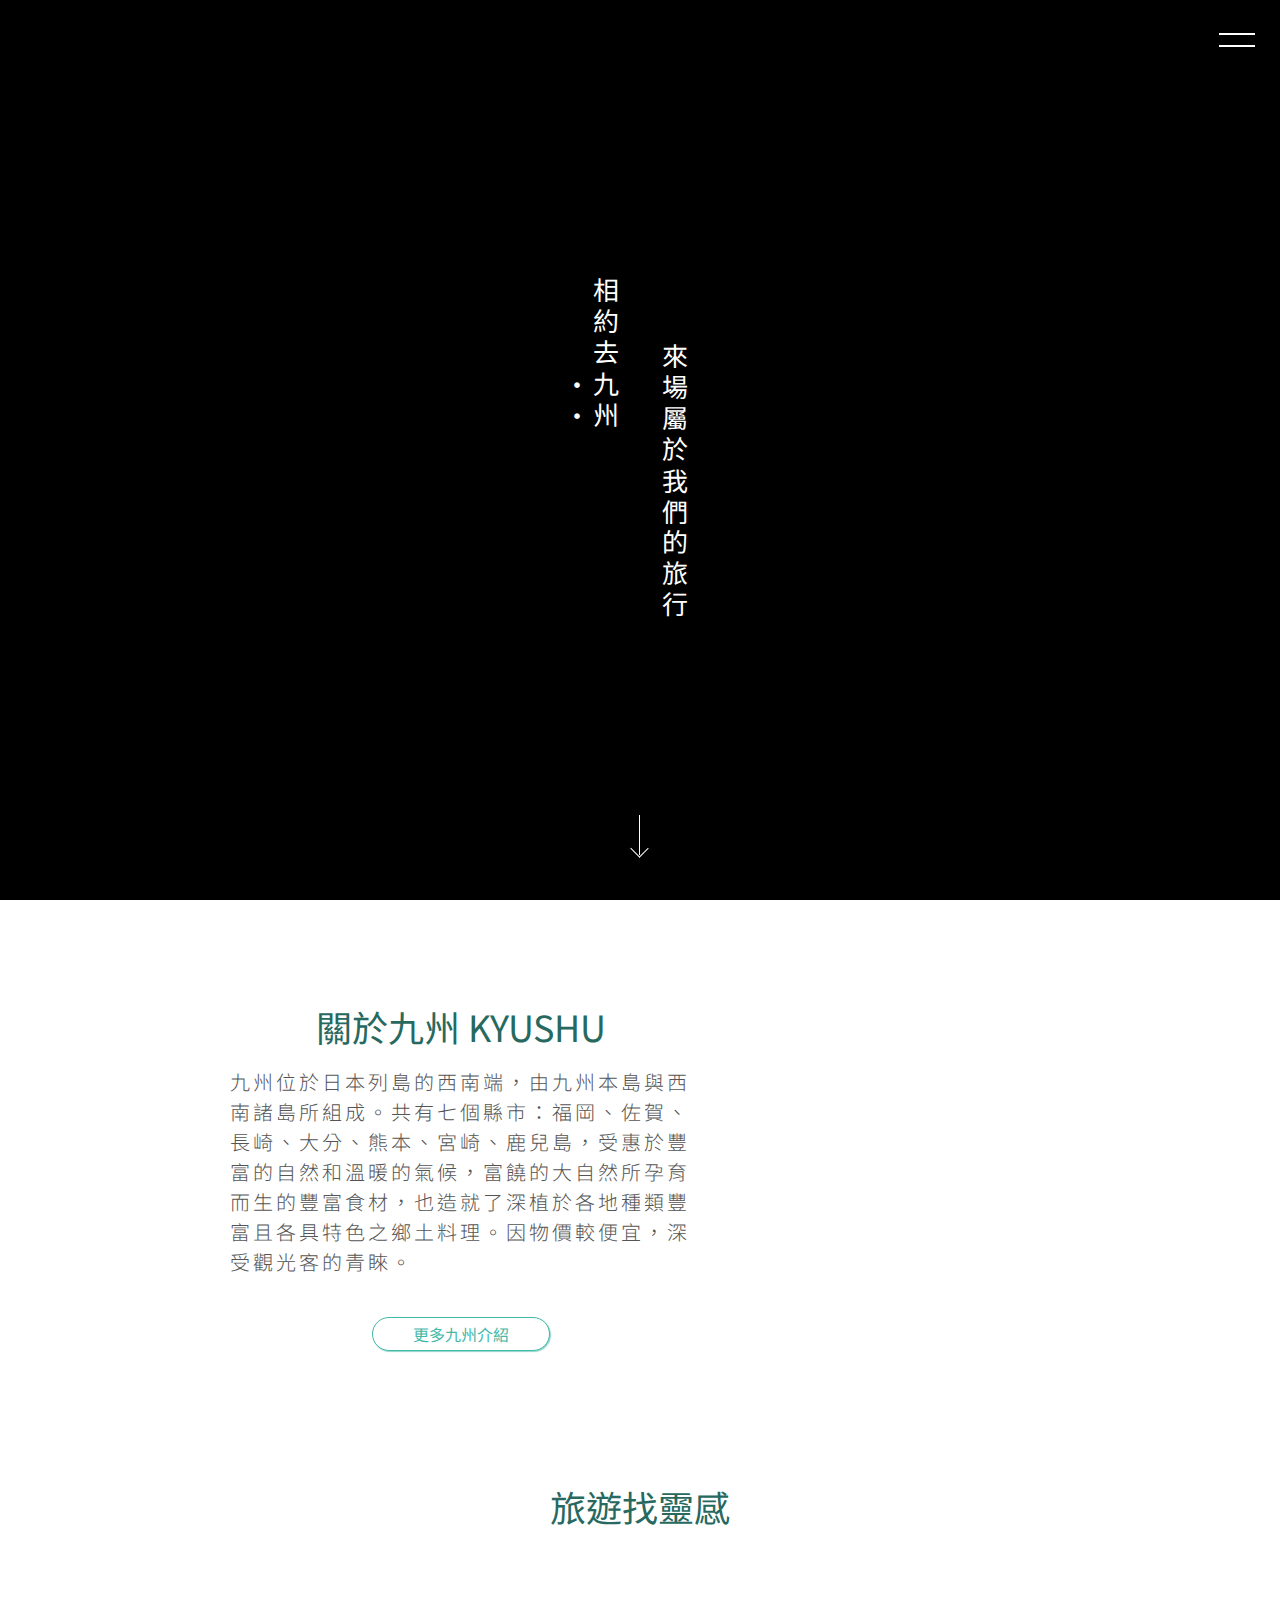
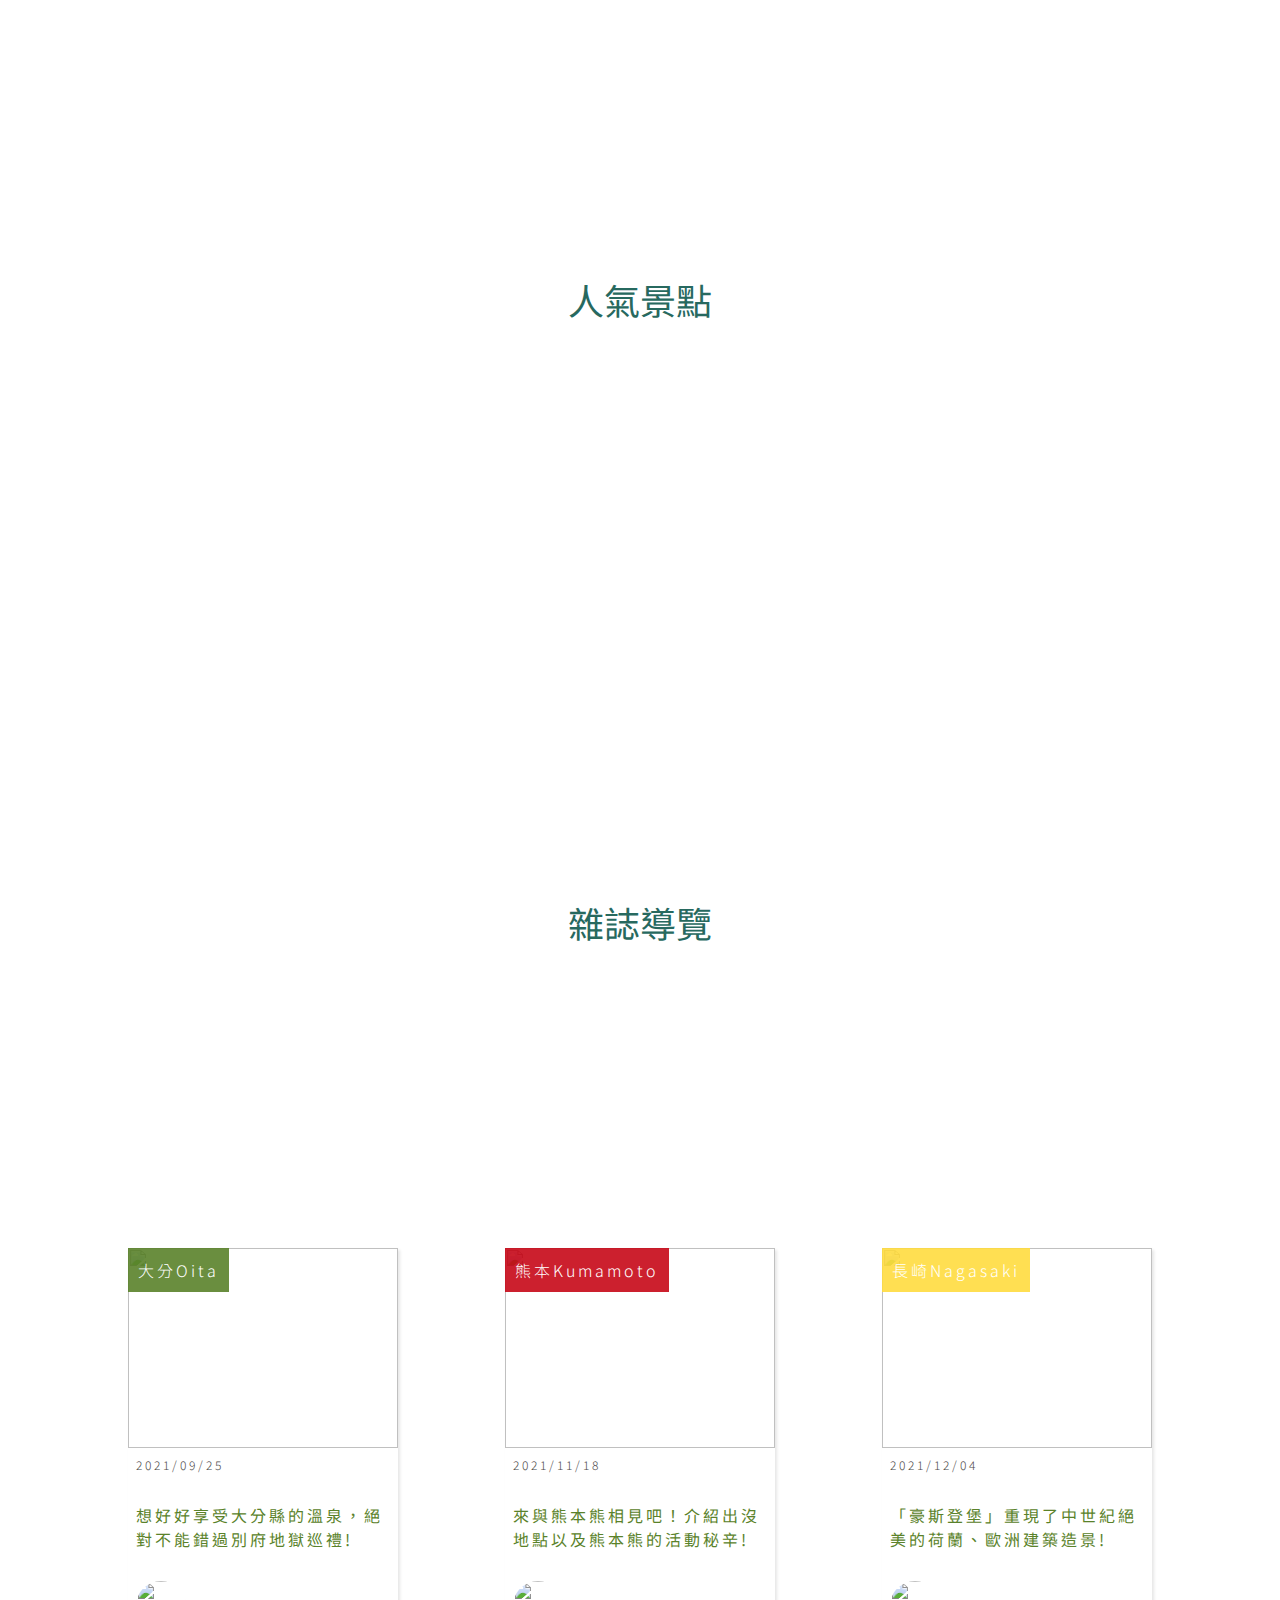
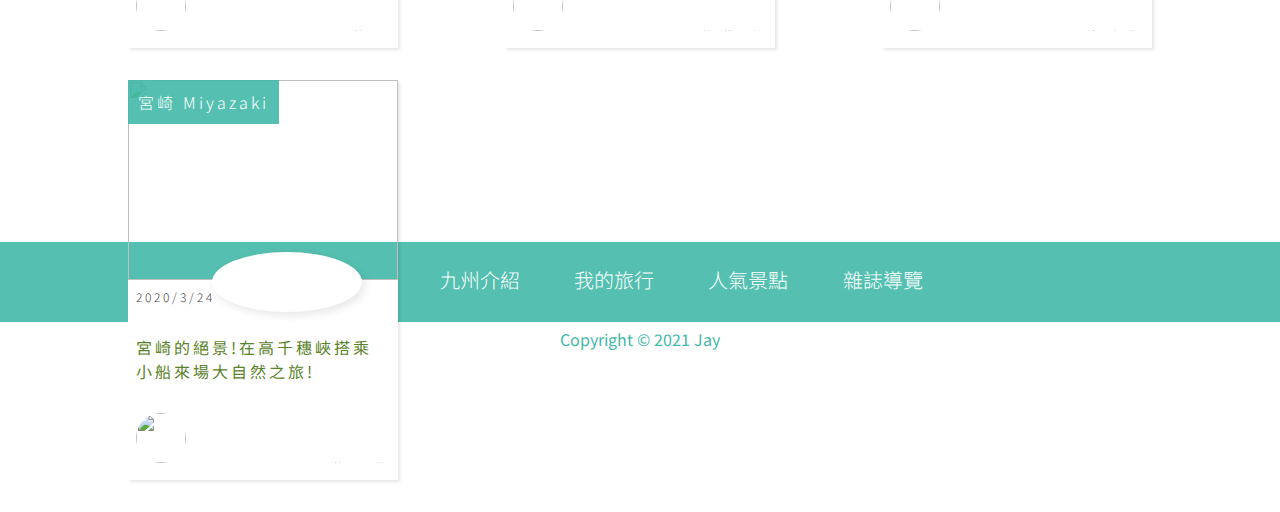
==== index.html @ 67137bb0 "ok" ====
<!DOCTYPE html>
<html lang="en">
<head>
  <meta charset="UTF-8">
  <meta http-equiv="X-UA-Compatible" content="IE=edge">
  <meta name="viewport" content="width=device-width, initial-scale=1.0, maximum-scale=1.0, user-scalable=0, shrink-to-fit=no">
  <title>九州旅行</title>
	<link rel="stylesheet" href="https://use.fontawesome.com/releases/v5.7.2/css/all.css" integrity="sha384-fnmOCqbTlWIlj8LyTjo7mOUStjsKC4pOpQbqyi7RrhN7udi9RwhKkMHpvLbHG9Sr" crossorigin="anonymous">
	<link rel="stylesheet" href="./CSS/index.css">
	<script src="./JS/jquery.min.js"></script>
</head>
<body>
<header>
	<button class="nav_btn">
		<span></span>
	</button>
	<nav>
		<div class="logo">
			<a href="index.html">
				<img src="./img/kyushu/logo/logo.png" alt="">
			</a>
		</div>
		<ul class="guide">
				<li><a href="./introduce.html">九州介紹</a></li>
				<li><a href="./mytravel.html">我的旅行</a></li>
				<li><a href="./popular.html">人氣景點</a></li>
				<li><a href="./magazine.html">雜誌導覽</a></li>
			</div>
		</ul>
		<ul class="social">
			<li>
				<a href="javascript:;">
					<i class="fab fa-instagram"></i>
				</a>
			</li>
			<li>
				<a href="javascript:;">
					<i class="fab fa-facebook-square"></i>
				</a>
			</li>
			<li>
				<a href="javascript:;">
					<i class="fab fa-twitter-square"></i>
				</a>
			</li>
		</ul>
	</nav>
	<button class="toTop"></button>
</header>
<div class="banner">
	<div class="banner_photo">
		<img src="./img/kyushu/banner/banner-image-1.jpg" alt="">
		<img src="./img/kyushu/banner/banner-image-2.jpg" alt="">
		<img src="./img/kyushu/banner/banner-image-3.jpg" alt="">
		<img src="./img/kyushu/banner/banner-image-4.jpg" alt="">
		<img src="./img/kyushu/banner/banner-image-5.jpg" alt="">
	</div>
	<div class="logo_position">
		<h1>相約去九州</h1>
		<h1>來場屬於我們的旅行</h1>
	</div>
	<div class="banner_scroll">
		<span class="scroll_btn"></span>
	</div>
</div>
<main>
	<article class="kyushu_introduce">
		<!-- <img src="/img/main/decoration-1.png" alt=""> -->
		<div class="introduce_text">
			<h1>關於九州 KYUSHU</h1>
			<p>九州位於日本列島的西南端，由九州本島與西南諸島所組成。共有七個縣市：福岡、佐賀、長崎、大分、熊本、宮崎、鹿兒島，受惠於豐富的自然和溫暖的氣候，富饒的大自然所孕育而生的豐富食材，也造就了深植於各地種類豐富且各具特色之鄉土料理。因物價較便宜，深受觀光客的青睞。</p>
			<form action="./introduce.html">
				<button type="submit" class="common_btn">更多九州介紹</button>
			</form>
		</div>
		<div class="kyushu-map">  
			<a class="fukuoka-plus1 cp_fk"></a>
			<a class="fukuoka-plus2 cp_fk"></a>
			<a class="fukuoka-plus3 cp_fk"></a>
			<a class="fukuoka cp_fk">福岡</a>
			<img class="fukuoka" src="./img/kyushu/main/kyushuMap-fukuoka-1.png" alt="fukuoka">
			<img class="fukuoka color" src="./img/kyushu/main/kyushuMap-fukuoka-2.png" alt="fukuoka">
			
			<a class="oita-plus1 cp_ot"></a>
			<a class="oita-plus2 cp_ot"></a>
			<a class="oita-plus3 cp_ot"></a>
			<a class="oita cp_ot">大分</a>
			<img class="oita" src="./img/kyushu/main/kyushuMap-oita-1.png" alt="oita">
			<img class="oita color" src="./img/kyushu/main/kyushuMap-oita-2.png" alt="oita">

			<a class="saga-plus1 cp_sg"></a>
			<a class="saga-plus2 cp_sg"></a>
			<a class="saga-plus3 cp_sg"></a>
			<a class="saga cp_sg">佐賀</a>
			<img class="saga" src="./img/kyushu/main/kyushuMap-saga-1.png" alt="saga">
			<img class="saga color" src="./img/kyushu/main/kyushuMap-saga-2.png" alt="saga">

			<a class="nagasaki-plus1 cp_ng"></a>
			<a class="nagasaki cp_ng">長崎</a>
			<img class="nagasaki" src="./img/kyushu/main/kyushuMap-nagasaki-1.png" alt="nagasaki">
			<img class="nagasaki color" src="./img/kyushu/main/kyushuMap-nagasaki-2.png" alt="nagasaki">
			<a class="kumamoto-plus1 cp_km"></a>
			<a class="kumamoto-plus2 cp_km"></a>
			<a class="kumamoto-plus3 cp_km"></a>
			<a class="kumamoto-plus4 cp_km"></a>                
			<a class="kumamoto cp_km">熊本</a>
			<img class="kumamoto" src="./img/kyushu/main/kyushuMap-kumamoto-1.png" alt="kumamoto">
			<img class="kumamoto color" src="./img/kyushu/main/kyushuMap-kumamoto-2.png" alt="kumamoto">

			<a class="miyazaki-plus1 cp_mz"></a>                
			<a class="miyazaki-plus2 cp_mz"></a>                
			<a class="miyazaki cp_mz">宮崎</a>
			<img class="miyazaki" src="./img/kyushu/main/kyushuMap-miyazaki-1.png" alt="miyazaki">
			<img class="miyazaki color" src="./img/kyushu/main/kyushuMap-miyazaki-2.png" alt="miyazaki">

			<a class="kagoshima-plus1 cp_kg"></a>                
			<a class="kagoshima-plus2 cp_kg"></a>                
			<a class="kagoshima cp_kg">鹿兒島</a>
			<img class="kagoshima" src="./img/kyushu/main/kyushuMap-kagoshima-1.png" alt="kagoshima">
			<img class="kagoshima color" src="./img/kyushu/main/kyushuMap-kagoshima-2.png" alt="kagoshima">
			<!-- <div class="kanban">
				<p>選擇地區</p>
				<img src="/img/kyushu/main/wood_kanban.png" alt="">
			</div> -->
	</article>
	<article class="my_travel">
		<div class="my_travel_contain">
			<h1>旅遊找靈感</h1>
			<ul>
				<li>
					<a href="./mytravel.html">
						<div>
							<img src="./img/kyushu/main/my_travel_1.png" alt="">
							<h3>一人旅行</h3>
						</div>
						<p>一人才能體會的旅行真諦</p>
					</a>
				</li>
				<li>
					<a href="./mytravel.html">
						<div>
							<img src="./img/kyushu/main/my_travel_2.png" alt="">
							<h3>商務休閒</h3>
						</div>
						<p>出差搖身一變成休閒旅行</p>
					</a>
				</li>
				<li>
					<a href="./mytravel.html">
						<div>
							<img src="./img/kyushu/main/my_travel_3.png" alt="">
							<h3>家人</h3>
						</div>
						<p>大人小孩都回味無窮的旅行</p>
					</a>
				</li>
				<li>
					<a href="./mytravel.html">
						<div>
							<img src="./img/kyushu/main/my_travel_4.png" alt="">
							<h3>團體</h3>
						</div>
						<p>和好友一起創造難忘的回憶</p>
					</a>
				</li>
			</ul>
		</div>
	</article>
	<article class="travel_introduce">
		<h1>人氣景點</h1>
		<div class="travel_contain">
			<a href="javascript:;" class="introduce_btn_left"></a>
			<a href="javascript:;" class="introduce_btn_right"></a>
			<div class="travel_img">
				<img id="travel_img_change" src="./img/kyushu/main/Kyushu-introduce-1.jpg" alt="">
				<div class="travel_label">
					<h2 class="county_name">大分縣</h2>
				</div>
			</div>
			<div class="travel_text">
				<h2 id="travel_text_title">湯布院</h2>
				<p id="travel_text_content">大分縣最有人氣的觀光景點就屬「湯布院」，很多旅客來過一次就會愛上而不斷再訪，由布院的絕美自然景色「由布岳」與「金鱗湖」美得讓人醉心，來由布院除了可以入住溫泉旅館享受泡湯樂趣外，觀光景點附近便是美食餐廳與伴手禮店林立的逛街大道，豐後牛、蕎麥麵、漢堡排道可樂餅、布丁甜點等由布院必吃美食都很可口，縱使入住兩天一夜也不無聊。</p>
				<form action="./popular.html">
					<button type="submit" class="common_btn">more</button>
				</form>
			</div>
		</div>
	</article>
	<article class="magazine_introduce">
		<h1>雜誌導覽</h1>
		<div class="magazine_contain">
			<div class="magazine_item" style="cursor:pointer;" onclick="location.href=
			'/HTML/magazine.html';">
				<div class="magazine_item_img">
					<div class="magazine_location">
						<i class="fas fa-location-arrow"></i> 大分Oita
					</div>
					<img src="./img/kyushu/main/magazine-view-1.png" alt="">
				</div>
				<div class="magazine_item_text">
					<p>2021/09/25</p>
					<h3>想好好享受大分縣的溫泉，絕對不能錯過別府地獄巡禮!</h3>
					<div>
						<img src="./img/kyushu/main/magazine-person-1.png" alt="">
						<div>
							<a href="./magazine.html">#溫泉</a>
							<a href="./magazine.html">#體驗</a>
							<a href="./magazine.html">#奇景</a>
						</div>
					</div>
				</div>
			</div>
			<div class="magazine_item kumamoto" style="cursor:pointer;" onclick="location.href=
			'/HTML/magazine.html';">
				<div class="magazine_item_img">
					<div class="magazine_location kumamoto">
						<i class="fas fa-location-arrow"></i>熊本Kumamoto
					</div>
					<img src="./img/kyushu/main/magazine-view-2.png" alt="">
				</div>
				<div class="magazine_item_text">
					<p>2021/11/18</p>
					<h3>來與熊本熊相見吧！介紹出沒地點以及熊本熊的活動秘辛!</h3>
					<div>
						<img src="./img/kyushu/main/magazine-person-2.png" alt="">
						<div>
							<a href="./magazine.html">#吉祥物</a>
							<a href="./magazine.html">#地方特色</a>
							<a href="./magazine.html">#逛街</a>
						</div>
					</div>
				</div>
			</div>
			<div class="magazine_item nagasaki" style="cursor:pointer;" onclick="location.href=
			'/HTML/magazine.html';">
				<div class="magazine_item_img">
					<div class="magazine_location nagasaki">
						<i class="fas fa-location-arrow"></i> 長崎Nagasaki
					</div>
					<img src="./img/kyushu/main/magazine-view-3.png" alt="">
				</div>
				<div class="magazine_item_text">
					<p>2021/12/04</p>
					<h3>「豪斯登堡」重現了中世紀絕美的荷蘭、歐洲建築造景!</h3>
					<div>
						<img src="./img/kyushu/main/magazine-person-3.jpg" alt="">
						<div>
							<a href="./magazine.html">#歷史</a>
							<a href="./magazine.html">#度假</a>
							<a href="./magazine.html">#文化</a>
						</div>
					</div>
				</div>
			</div>
			<div class="magazine_item miyazaki">
				<div class="magazine_item_img">
					<div class="magazine_location miyazaki">
						<i class="fas fa-location-arrow"></i> 宮崎 Miyazaki
					</div>
					<img src="./img/magazine/magazine-view-7.jpg" alt="">
				</div>
				<div class="magazine_item_text">
					<p>2020/3/24</p>
					<h3> 宮崎的絕景!在高千穗峽搭乘小船來場大自然之旅!</h3>
					<div>
						<img src="./img/magazine/magazine-person-7.jpg" alt="">
						<div>
							<a href="javascript:;">#體驗</a>
							<a href="javascript:;">#自然</a>
							<a href="javascript:;">#運動</a>
						</div>
					</div>
				</div>
			</div>
		</div>
	</article>
</main>

<footer>
	<div class="footer_container">
		<div class="footer_logo">
			<div class="logo">
				<a href="./index.html">
					<img src="./img/kyushu/logo/logo.png" alt="">
				</a>
			</div>
		</div>
		<ul class="footer_txt">
			<li><a href="./introduce.html">九州介紹</a></li>
			<li><a href="./mytravel.html">我的旅行</a></li>
			<li><a href="./popular.html">人氣景點</a></li>
			<li><a href="./magazine.html">雜誌導覽</a></li>
		</ul>
		<ul class="footer_photo">
			<li>
				<a href="javascript:;">
					<i class="fab fa-instagram"></i>
				</a>
			</li>
			<li>
				<a href="javascript:;">
					<i class="fab fa-facebook-square"></i>
				</a>
			</li>
			<li>
				<a href="javascript:;">
					<i class="fab fa-twitter-square"></i>
				</a>
			</li>
		</ul>
	</div>
	<p>Copyright &copy; 2021 Jay</p>
</footer>

<div class="footerPage"></div>
<script src="./JS/index.js"></script>
</body>
</html>
---- CSS/index.css ----
@charset "UTF-8";
@import url("https://fonts.googleapis.com/css2?family=Noto+Sans+TC:wght@300;400;500;700;900&display=swap");
@import url("https://fonts.googleapis.com/css2?family=Zen+Old+Mincho&display=swap");
* {
  padding: 0;
  margin: 0;
  font-family: 'Noto Sans TC', sans-serif;
  -webkit-box-sizing: border-box;
          box-sizing: border-box;
}

html, body {
  width: 100%;
}

header > .nav_btn {
  height: 60px;
  width: 60px;
  position: fixed;
  top: 1%;
  right: 1%;
  background-color: transparent;
  border: none;
  z-index: 999;
}

@media (max-width: 1025px) {
  header > .nav_btn {
    height: 40px;
    width: 40px;
  }
}

header > .nav_btn > span {
  position: relative;
  height: 100%;
  width: 60%;
  margin: 0 auto;
  display: block;
  cursor: pointer;
}

header > .nav_btn > span:before {
  content: "";
  display: block;
  -webkit-transition: all .6s;
  -o-transition: all .6s;
  transition: all .6s;
  position: absolute;
  width: 100%;
  height: 2px;
  background-color: #fff;
  left: 0;
  top: 40%;
}

header > .nav_btn > span::after {
  content: "";
  display: block;
  -webkit-transition: all .4s;
  -o-transition: all .4s;
  transition: all .4s;
  position: absolute;
  width: 100%;
  height: 2px;
  background-color: #fff;
  left: 0;
  top: 60%;
}

header > .nav_btn.nav_action > span::before {
  background-color: #43B9A8;
  -webkit-transform: rotate(45deg);
      -ms-transform: rotate(45deg);
          transform: rotate(45deg);
  top: 50%;
}

header > .nav_btn.nav_action > span::after {
  background-color: #43B9A8;
  -webkit-transform: rotate(135deg);
      -ms-transform: rotate(135deg);
          transform: rotate(135deg);
  top: 50%;
}

header > .nav_btn.nav_green > span::before {
  background-color: #43B9A8;
}

header > .nav_btn.nav_green > span::after {
  background-color: #43B9A8;
}

header > nav {
  display: -webkit-box;
  display: -webkit-flex;
  display: -ms-flexbox;
  display: flex;
  -webkit-box-orient: vertical;
  -webkit-box-direction: normal;
  -webkit-flex-direction: column;
      -ms-flex-direction: column;
          flex-direction: column;
  -webkit-justify-content: space-around;
      -ms-flex-pack: distribute;
          justify-content: space-around;
  -webkit-box-align: center;
  -webkit-align-items: center;
      -ms-flex-align: center;
          align-items: center;
  height: 100vh;
  width: 20vw;
  position: fixed;
  right: 0;
  top: 0;
  z-index: 998;
  background-color: #fff;
  padding: 3rem 0;
  -webkit-transform: translateX(100vw);
      -ms-transform: translateX(100vw);
          transform: translateX(100vw);
  -webkit-transition: -webkit-transform .5s;
  transition: -webkit-transform .5s;
  -o-transition: transform .5s;
  transition: transform .5s;
  transition: transform .5s, -webkit-transform .5s;
}

@media (max-width: 1025px) {
  header > nav {
    width: 200px;
  }
}

@media (max-width: 376px) {
  header > nav {
    width: 100%;
  }
}

header > nav.nav_open {
  -webkit-transform: translateX(0);
      -ms-transform: translateX(0);
          transform: translateX(0);
}

header > nav > .logo > a > img {
  width: 150px;
}

@media (max-width: 1025px) {
  header > nav > .logo > a > img {
    width: 130px;
  }
}

header > nav > ul.guide {
  list-style: none;
}

header > nav > ul.guide > li {
  display: -webkit-box;
  display: -webkit-flex;
  display: -ms-flexbox;
  display: flex;
  padding: .8rem;
}

header > nav > ul.guide > li > a {
  display: block;
  width: 100%;
  text-decoration: none;
  font-size: 26px;
  color: #43B9A8;
  padding: .3rem 0;
  position: relative;
}

@media (max-width: 1025px) {
  header > nav > ul.guide > li > a {
    font-size: 24px;
  }
}

header > nav > ul.guide > li > a::after {
  content: "";
  position: absolute;
  bottom: 0;
  border-bottom: 1px solid #43B9A8;
  left: 50%;
  right: 50%;
  -webkit-transition: all .2s;
  -o-transition: all .2s;
  transition: all .2s;
}

header > nav > ul.guide > li > a:hover::after {
  left: 0;
  right: 0;
}

header > nav > ul.social {
  list-style: none;
  display: -webkit-box;
  display: -webkit-flex;
  display: -ms-flexbox;
  display: flex;
  -webkit-box-pack: center;
  -webkit-justify-content: center;
      -ms-flex-pack: center;
          justify-content: center;
}

header > nav > ul.social > li > a {
  display: block;
  color: #43B9A8;
  font-size: 1.5rem;
  margin: 0 .8rem;
  -webkit-transition: -webkit-transform .3s;
  transition: -webkit-transform .3s;
  -o-transition: transform .3s;
  transition: transform .3s;
  transition: transform .3s, -webkit-transform .3s;
}

header > nav > ul.social > li > a:hover {
  -webkit-transform: translateY(-5px);
      -ms-transform: translateY(-5px);
          transform: translateY(-5px);
}

header button.toTop {
  opacity: 0;
  position: absolute;
  cursor: pointer;
  -webkit-transition: opacity .4s;
  -o-transition: opacity .4s;
  transition: opacity .4s;
}

header button.toTop.toTopBtn {
  opacity: 1;
  height: 20px;
  width: 20px;
  position: fixed;
  bottom: 5%;
  right: 2%;
  z-index: 999;
  background-color: transparent;
  border: none;
  border-top: 2px solid #43B9A8;
  border-right: 2px solid #43B9A8;
  -webkit-transform: rotate(-45deg);
      -ms-transform: rotate(-45deg);
          transform: rotate(-45deg);
}

.banner {
  height: 100vh;
  position: relative;
}

.banner > .banner_photo {
  width: 100%;
  height: 100%;
  position: relative;
  overflow: hidden;
  background-color: #000;
}

.banner > .banner_photo > img {
  width: 100%;
  height: 100%;
  -o-object-fit: cover;
     object-fit: cover;
  position: absolute;
  left: 0;
  right: 0;
  opacity: 0;
  -webkit-animation: photoGo  50s linear infinite;
          animation: photoGo  50s linear infinite;
  -webkit-transform: scale(1.1);
      -ms-transform: scale(1.1);
          transform: scale(1.1);
}

.banner > .banner_photo > img:nth-child(1) {
  -webkit-animation-delay: 0s;
          animation-delay: 0s;
}

.banner > .banner_photo > img:nth-child(2) {
  -webkit-animation-delay: 10s;
          animation-delay: 10s;
}

.banner > .banner_photo > img:nth-child(3) {
  -webkit-animation-delay: 20s;
          animation-delay: 20s;
}

.banner > .banner_photo > img:nth-child(4) {
  -webkit-animation-delay: 30s;
          animation-delay: 30s;
}

.banner > .banner_photo > img:nth-child(5) {
  -webkit-animation-delay: 40s;
          animation-delay: 40s;
}

.banner > .logo_position {
  position: absolute;
  top: 0;
  left: 0;
  bottom: 0;
  right: 0;
  margin: auto;
  display: -webkit-box;
  display: -webkit-flex;
  display: -ms-flexbox;
  display: flex;
  -webkit-box-pack: center;
  -webkit-justify-content: center;
      -ms-flex-pack: center;
          justify-content: center;
  -webkit-box-align: center;
  -webkit-align-items: center;
      -ms-flex-align: center;
          align-items: center;
}

.banner > .logo_position > h1 {
  -webkit-writing-mode: vertical-lr;
      -ms-writing-mode: tb-lr;
          writing-mode: vertical-lr;
  color: #fff;
  font-weight: 400;
  letter-spacing: 5px;
  font-size: 26px;
}

@media (max-width: 1025px) {
  .banner > .logo_position > h1 {
    font-size: 24px;
  }
}

@media (max-width: 376px) {
  .banner > .logo_position > h1 {
    font-size: 18px;
  }
}

.banner > .logo_position > h1:first-of-type {
  margin-top: -12rem;
  margin-right: 1rem;
  position: relative;
}

.banner > .logo_position > h1:first-of-type::after {
  content: "・・";
  position: absolute;
  bottom: -1px;
  left: -1.8rem;
  width: 50px;
}

.banner > .logo_position > h1:last-of-type {
  margin-bottom: -4rem;
  margin-left: 1rem;
}

.banner > .banner_scroll {
  position: absolute;
  bottom: 5vh;
  left: 0;
  right: 0;
  margin: 0 auto;
  height: 40px;
  width: 40px;
  -webkit-transition: bottom 0.3s;
  -o-transition: bottom 0.3s;
  transition: bottom 0.3s;
  cursor: pointer;
}

.banner > .banner_scroll:hover {
  bottom: 3vh;
}

.banner > .banner_scroll > .scroll_btn {
  position: absolute;
  bottom: 0;
  left: -40px;
  right: 0;
  margin: 0 auto;
  height: 40px;
  width: 40px;
  border-right: 1px solid #fff;
  -webkit-transition: bottom 0.3s;
  -o-transition: bottom 0.3s;
  transition: bottom 0.3s;
}

@media (max-width: 376px) {
  .banner > .banner_scroll > .scroll_btn {
    bottom: 100px;
  }
}

.banner > .banner_scroll > .scroll_btn::after {
  content: "";
  position: absolute;
  bottom: 0;
  left: 0;
  right: -40px;
  margin: 0 auto;
  height: 12px;
  width: 12px;
  border-right: 1px solid #fff;
  border-bottom: 1px solid #fff;
  -webkit-transform: rotate(45deg);
      -ms-transform: rotate(45deg);
          transform: rotate(45deg);
}

main {
  position: relative;
  max-width: 1920px;
  margin: auto;
}

main > article.kyushu_introduce {
  display: -webkit-box;
  display: -webkit-flex;
  display: -ms-flexbox;
  display: flex;
  -webkit-box-align: center;
  -webkit-align-items: center;
      -ms-flex-align: center;
          align-items: center;
  -webkit-box-pack: center;
  -webkit-justify-content: center;
      -ms-flex-pack: center;
          justify-content: center;
  width: 80%;
  margin: auto;
  overflow: hidden;
}

@media (max-width: 1025px) {
  main > article.kyushu_introduce {
    width: 100%;
    -webkit-box-orient: vertical;
    -webkit-box-direction: normal;
    -webkit-flex-direction: column;
        -ms-flex-direction: column;
            flex-direction: column;
    margin-top: 4rem;
  }
}

@media (max-width: 769px) {
  main > article.kyushu_introduce {
    width: 100%;
  }
}

main > article.kyushu_introduce > .introduce_text {
  width: 50%;
  margin-left: 10%;
  display: -webkit-box;
  display: -webkit-flex;
  display: -ms-flexbox;
  display: flex;
  -webkit-box-orient: vertical;
  -webkit-box-direction: normal;
  -webkit-flex-direction: column;
      -ms-flex-direction: column;
          flex-direction: column;
}

@media (max-width: 1025px) {
  main > article.kyushu_introduce > .introduce_text {
    width: 80%;
    margin-left: 0;
    -webkit-box-orient: vertical;
    -webkit-box-direction: normal;
    -webkit-flex-direction: column;
        -ms-flex-direction: column;
            flex-direction: column;
  }
}

main > article.kyushu_introduce > .introduce_text > h1 {
  font-size: 36px;
  text-align: center;
  font-weight: 400;
  color: #27695f;
}

@media (max-width: 376px) {
  main > article.kyushu_introduce > .introduce_text > h1 {
    font-size: 24px;
  }
}

main > article.kyushu_introduce > .introduce_text > p {
  font-size: 20px;
  line-height: 1.5;
  padding: 15px 0 40px 0;
  font-weight: 300;
  color: #555;
  letter-spacing: 3px;
}

@media (max-width: 769px) {
  main > article.kyushu_introduce > .introduce_text > p {
    line-height: 1.6;
  }
}

@media (max-width: 376px) {
  main > article.kyushu_introduce > .introduce_text > p {
    font-size: 16px;
  }
}

main > article.kyushu_introduce > .introduce_text > form {
  -webkit-align-self: center;
      -ms-flex-item-align: center;
              -ms-grid-row-align: center;
          align-self: center;
}

main > article.kyushu_introduce > .kyushu-map {
  width: 50%;
  height: 550px;
  position: relative;
  -webkit-transform: scale(0.8) translateX(100vw);
      -ms-transform: scale(0.8) translateX(100vw);
          transform: scale(0.8) translateX(100vw);
  -webkit-transition: all 1s;
  -o-transition: all 1s;
  transition: all 1s;
}

@media (max-width: 1025px) {
  main > article.kyushu_introduce > .kyushu-map {
    margin-left: 5%;
  }
}

@media (max-width: 769px) {
  main > article.kyushu_introduce > .kyushu-map {
    margin-left: -20%;
  }
}

@media (max-width: 376px) {
  main > article.kyushu_introduce > .kyushu-map {
    margin-left: -50%;
  }
}

main > article.kyushu_introduce > .kyushu-map.map_move {
  -webkit-transform: scale(0.8) translateX(0);
      -ms-transform: scale(0.8) translateX(0);
          transform: scale(0.8) translateX(0);
}

main > article.kyushu_introduce > .kyushu-map > img {
  position: absolute;
  -webkit-transition: all 0.5s;
  -o-transition: all 0.5s;
  transition: all 0.5s;
}

main > article.kyushu_introduce > .kyushu-map > img.fukuoka {
  left: 111px;
  top: 3px;
}

main > article.kyushu_introduce > .kyushu-map > img.oita {
  left: 213px;
  top: 70px;
}

main > article.kyushu_introduce > .kyushu-map > img.saga {
  left: 58px;
  top: 67px;
}

main > article.kyushu_introduce > .kyushu-map > img.nagasaki {
  left: -5px;
  top: 77px;
}

main > article.kyushu_introduce > .kyushu-map > img.kumamoto {
  left: 132px;
  top: 150px;
}

main > article.kyushu_introduce > .kyushu-map > img.miyazaki {
  left: 185px;
  top: 218px;
}

main > article.kyushu_introduce > .kyushu-map > img.kagoshima {
  left: 88px;
  top: 327px;
}

main > article.kyushu_introduce > .kyushu-map > img[class*="color"] {
  opacity: 0;
}

main > article.kyushu_introduce > .kyushu-map > a {
  text-decoration: none;
  font-size: 20px;
  letter-spacing: 3px;
  color: #4C4948;
  font-weight: 300;
  position: absolute;
  z-index: 5;
  cursor: pointer;
  -webkit-transition: all 0.5s;
  -o-transition: all 0.5s;
  transition: all 0.5s;
}

main > article.kyushu_introduce > .kyushu-map > a.fukuoka {
  left: 200px;
  top: 30px;
  padding: 50px 5px;
}

main > article.kyushu_introduce > .kyushu-map > a.fukuoka-plus1 {
  width: 80px;
  height: 60px;
  -webkit-transform: rotate(15deg);
      -ms-transform: rotate(15deg);
          transform: rotate(15deg);
  position: absolute;
  left: 130px;
  top: 35px;
}

main > article.kyushu_introduce > .kyushu-map > a.fukuoka-plus2 {
  width: 60px;
  height: 35px;
  -webkit-transform: rotate(-40deg);
      -ms-transform: rotate(-40deg);
          transform: rotate(-40deg);
  position: absolute;
  left: 160px;
  top: 133px;
}

main > article.kyushu_introduce > .kyushu-map > a.fukuoka-plus3 {
  width: 45px;
  height: 80px;
  position: absolute;
  left: 245px;
  top: 20px;
}

main > article.kyushu_introduce > .kyushu-map > a.oita {
  left: 270px;
  top: 100px;
  padding: 40px 20px;
}

main > article.kyushu_introduce > .kyushu-map > a.oita-plus1 {
  width: 45px;
  height: 80px;
  position: absolute;
  left: 245px;
  top: 100px;
}

main > article.kyushu_introduce > .kyushu-map > a.oita-plus2 {
  width: 110px;
  height: 90px;
  -webkit-transform: rotate(15deg);
      -ms-transform: rotate(15deg);
          transform: rotate(15deg);
  position: absolute;
  left: 300px;
  top: 150px;
}

main > article.kyushu_introduce > .kyushu-map > a.oita-plus3 {
  width: 85px;
  height: 90px;
  position: absolute;
  left: 290px;
  top: 70px;
}

main > article.kyushu_introduce > .kyushu-map > a.saga {
  left: 90px;
  top: 100px;
  padding: 10px 20px;
}

main > article.kyushu_introduce > .kyushu-map > a.saga-plus1 {
  width: 30px;
  height: 30px;
  position: absolute;
  left: 85px;
  top: 70px;
}

main > article.kyushu_introduce > .kyushu-map > a.saga-plus2 {
  width: 30px;
  height: 50px;
  position: absolute;
  left: 110px;
  top: 130px;
  -webkit-transform: rotate(-30deg);
      -ms-transform: rotate(-30deg);
          transform: rotate(-30deg);
}

main > article.kyushu_introduce > .kyushu-map > a.saga-plus3 {
  width: 30px;
  height: 25px;
  position: absolute;
  left: 165px;
  top: 108px;
  -webkit-transform: rotate(-40deg);
      -ms-transform: rotate(-40deg);
          transform: rotate(-40deg);
}

main > article.kyushu_introduce > .kyushu-map > a.nagasaki {
  left: 25px;
  top: 100px;
  width: 100px;
  height: 160px;
  line-height: 160px;
  text-align: center;
}

main > article.kyushu_introduce > .kyushu-map > a.nagasaki-plus1 {
  width: 70px;
  height: 130px;
  position: absolute;
  left: 50px;
  top: 140px;
  -webkit-transform: rotate(-50deg);
      -ms-transform: rotate(-50deg);
          transform: rotate(-50deg);
}

main > article.kyushu_introduce > .kyushu-map > a.kumamoto {
  padding: 60px 20px;
  left: 175px;
  top: 190px;
}

main > article.kyushu_introduce > .kyushu-map > a.kumamoto-plus1 {
  width: 50px;
  height: 30px;
  position: absolute;
  left: 190px;
  top: 170px;
}

main > article.kyushu_introduce > .kyushu-map > a.kumamoto-plus2 {
  width: 30px;
  height: 50px;
  position: absolute;
  left: 255px;
  top: 205px;
  -webkit-transform: rotate(25deg);
      -ms-transform: rotate(25deg);
          transform: rotate(25deg);
}

main > article.kyushu_introduce > .kyushu-map > a.kumamoto-plus3 {
  width: 35px;
  height: 90px;
  position: absolute;
  left: 150px;
  top: 250px;
}

main > article.kyushu_introduce > .kyushu-map > a.kumamoto-plus4 {
  width: 60px;
  height: 20px;
  position: absolute;
  left: 190px;
  top: 330px;
}

main > article.kyushu_introduce > .kyushu-map > a.miyazaki {
  padding: 70px 20px 70px 10px;
  left: 261px;
  top: 270px;
}

main > article.kyushu_introduce > .kyushu-map > a.miyazaki-plus1 {
  width: 80px;
  height: 50px;
  position: absolute;
  left: 280px;
  top: 240px;
  -webkit-transform: rotate(20deg);
      -ms-transform: rotate(20deg);
          transform: rotate(20deg);
}

main > article.kyushu_introduce > .kyushu-map > a.miyazaki-plus2 {
  width: 60px;
  height: 120px;
  position: absolute;
  left: 240px;
  top: 350px;
  -webkit-transform: rotate(-30deg);
      -ms-transform: rotate(-30deg);
          transform: rotate(-30deg);
}

main > article.kyushu_introduce > .kyushu-map > a.kagoshima {
  padding: 20px 20px 80px 20px;
  left: 110px;
  top: 370px;
}

main > article.kyushu_introduce > .kyushu-map > a.kagoshima-plus1 {
  width: 70px;
  height: 30px;
  position: absolute;
  left: 120px;
  top: 343px;
}

main > article.kyushu_introduce > .kyushu-map > a.kagoshima-plus2 {
  width: 140px;
  height: 130px;
  position: absolute;
  left: 110px;
  top: 410px;
  -webkit-transform: rotate(-30deg);
      -ms-transform: rotate(-30deg);
          transform: rotate(-30deg);
}

main > article.kyushu_introduce > .kyushu-map > a[class^="fukuoka"]:hover ~ img.fukuoka.color {
  opacity: 1;
}

main > article.kyushu_introduce > .kyushu-map > a[class^="oita"]:hover ~ img.oita.color {
  opacity: 1;
}

main > article.kyushu_introduce > .kyushu-map > a[class^="saga"]:hover ~ img.saga.color {
  opacity: 1;
}

main > article.kyushu_introduce > .kyushu-map > a[class^="nagasaki"]:hover ~ img.nagasaki.color {
  opacity: 1;
}

main > article.kyushu_introduce > .kyushu-map > a[class^="kumamoto"]:hover ~ img.kumamoto.color {
  opacity: 1;
}

main > article.kyushu_introduce > .kyushu-map > a[class^="miyazaki"]:hover ~ img.miyazaki.color {
  opacity: 1;
}

main > article.kyushu_introduce > .kyushu-map > a[class^="kagoshima"]:hover ~ img.kagoshima.color {
  opacity: 1;
}

main > article.kyushu_introduce > .kyushu-map .kanban {
  position: absolute;
  top: 390px;
  left: 320px;
  -webkit-animation: kanbanmove .5s linear infinite alternate;
          animation: kanbanmove .5s linear infinite alternate;
}

main > article.kyushu_introduce > .kyushu-map .kanban > p {
  position: absolute;
  top: 26px;
  left: 18px;
  color: #fff;
  font-size: 22px;
  font-weight: 300;
}

main > article.kyushu_introduce > .kyushu-map .kanban > img {
  height: 120px;
}

main > article.my_travel {
  margin-bottom: 80px;
}

@media (max-width: 1025px) {
  main > article.my_travel {
    margin-bottom: 30px;
  }
}

main > article.my_travel > .my_travel_contain {
  width: 80%;
  margin: auto;
  overflow: hidden;
}

@media (max-width: 1025px) {
  main > article.my_travel > .my_travel_contain {
    width: 100%;
  }
}

main > article.my_travel > .my_travel_contain > h1 {
  font-size: 36px;
  text-align: center;
  font-weight: 400;
  color: #27695f;
  margin: 30px 0;
}

@media (max-width: 376px) {
  main > article.my_travel > .my_travel_contain > h1 {
    font-size: 26px;
  }
}

main > article.my_travel > .my_travel_contain > ul {
  display: -webkit-box;
  display: -webkit-flex;
  display: -ms-flexbox;
  display: flex;
  -webkit-flex-wrap: wrap;
      -ms-flex-wrap: wrap;
          flex-wrap: wrap;
  -webkit-box-pack: justify;
  -webkit-justify-content: space-between;
      -ms-flex-pack: justify;
          justify-content: space-between;
  -webkit-transform: translateY(30vh);
      -ms-transform: translateY(30vh);
          transform: translateY(30vh);
  -webkit-transition: -webkit-transform .7s;
  transition: -webkit-transform .7s;
  -o-transition: transform .7s;
  transition: transform .7s;
  transition: transform .7s, -webkit-transform .7s;
}

@media (max-width: 769px) {
  main > article.my_travel > .my_travel_contain > ul {
    -webkit-transform: translateX(100vw);
        -ms-transform: translateX(100vw);
            transform: translateX(100vw);
  }
}

main > article.my_travel > .my_travel_contain > ul.travel_move {
  -webkit-transform: translate(0);
      -ms-transform: translate(0);
          transform: translate(0);
}

main > article.my_travel > .my_travel_contain > ul > li {
  width: 48%;
  margin: 1%;
  list-style: none;
}

@media (max-width: 769px) {
  main > article.my_travel > .my_travel_contain > ul > li {
    width: 100%;
    margin: 2% 0;
  }
}

main > article.my_travel > .my_travel_contain > ul > li > a {
  text-decoration: none;
  overflow: hidden;
}

main > article.my_travel > .my_travel_contain > ul > li > a:hover img {
  -webkit-transform: scale(1.1);
      -ms-transform: scale(1.1);
          transform: scale(1.1);
}

main > article.my_travel > .my_travel_contain > ul > li > a > div {
  position: relative;
  font-size: 0;
  overflow: hidden;
}

main > article.my_travel > .my_travel_contain > ul > li > a > div > img {
  width: 100%;
  -webkit-transition: all .5s;
  -o-transition: all .5s;
  transition: all .5s;
}

main > article.my_travel > .my_travel_contain > ul > li > a > div > h3 {
  position: absolute;
  bottom: 0px;
  left: 0px;
  padding: 15px;
  width: 100%;
  height: 100%;
  font-size: 36px;
  display: -webkit-box;
  display: -webkit-flex;
  display: -ms-flexbox;
  display: flex;
  -webkit-box-align: end;
  -webkit-align-items: flex-end;
      -ms-flex-align: end;
          align-items: flex-end;
  color: #fff;
  font-weight: 400;
  background-image: -webkit-gradient(linear, left top, left bottom, from(rgba(0, 0, 0, 0)), to(rgba(0, 0, 0, 0.6)));
  background-image: -webkit-linear-gradient(top, rgba(0, 0, 0, 0) 0%, rgba(0, 0, 0, 0.6) 100%);
  background-image: -o-linear-gradient(top, rgba(0, 0, 0, 0) 0%, rgba(0, 0, 0, 0.6) 100%);
  background-image: linear-gradient(180deg, rgba(0, 0, 0, 0) 0%, rgba(0, 0, 0, 0.6) 100%);
}

@media (max-width: 376px) {
  main > article.my_travel > .my_travel_contain > ul > li > a > div > h3 {
    font-size: 26px;
  }
}

main > article.my_travel > .my_travel_contain > ul > li > a > p {
  font-size: 20px;
  line-height: 1.5;
  font-weight: 300;
  color: #555;
  letter-spacing: 3px;
  padding: 25px 15px;
  background-color: rgba(67, 185, 168, 0.2);
  position: relative;
}

@media (max-width: 1025px) {
  main > article.my_travel > .my_travel_contain > ul > li > a > p {
    font-size: 16px;
  }
}

main > article.my_travel > .my_travel_contain > ul > li > a > p::before {
  content: "";
  position: absolute;
  width: 80px;
  height: 80px;
  background-color: #fff;
  top: -40px;
  right: 40px;
  border-radius: 50%;
}

@media (max-width: 1025px) {
  main > article.my_travel > .my_travel_contain > ul > li > a > p::before {
    width: 60px;
    height: 60px;
    top: -30px;
    right: 30px;
  }
}

main > article.my_travel > .my_travel_contain > ul > li > a > p::after {
  content: "";
  position: absolute;
  top: -12px;
  right: 73px;
  width: 20px;
  height: 20px;
  border-top: 4px solid #27695f;
  border-right: 4px solid #27695f;
  -webkit-transform: rotate(45deg);
      -ms-transform: rotate(45deg);
          transform: rotate(45deg);
}

@media (max-width: 1025px) {
  main > article.my_travel > .my_travel_contain > ul > li > a > p::after {
    top: -10px;
    right: 55px;
    width: 15px;
    height: 15px;
  }
}

main > article.travel_introduce {
  overflow: hidden;
  margin-bottom: 100px;
}

@media (max-width: 1025px) {
  main > article.travel_introduce {
    margin-bottom: 60px;
  }
}

main > article.travel_introduce > h1 {
  font-size: 36px;
  text-align: center;
  font-weight: 400;
  color: #27695f;
  margin: 30px 0;
}

@media (max-width: 376px) {
  main > article.travel_introduce > h1 {
    font-size: 26px;
  }
}

main > article.travel_introduce > .travel_contain {
  width: 78%;
  height: auto;
  margin: auto;
  display: -webkit-box;
  display: -webkit-flex;
  display: -ms-flexbox;
  display: flex;
  border: 1px solid #43B9A8;
  position: relative;
  -webkit-transform: translate(100vw);
      -ms-transform: translate(100vw);
          transform: translate(100vw);
  -webkit-transition: -webkit-transform .7s;
  transition: -webkit-transform .7s;
  -o-transition: transform .7s;
  transition: transform .7s;
  transition: transform .7s, -webkit-transform .7s;
}

main > article.travel_introduce > .travel_contain.popular_move {
  -webkit-transform: translate(0);
      -ms-transform: translate(0);
          transform: translate(0);
}

@media (max-width: 1025px) {
  main > article.travel_introduce > .travel_contain {
    -webkit-box-orient: vertical;
    -webkit-box-direction: normal;
    -webkit-flex-direction: column;
        -ms-flex-direction: column;
            flex-direction: column;
  }
}

@media (max-width: 769px) {
  main > article.travel_introduce > .travel_contain {
    width: 100%;
  }
}

main > article.travel_introduce > .travel_contain > .introduce_btn_left {
  position: absolute;
  top: 45%;
  bottom: 0;
  left: -30px;
  height: 30px;
  width: 30px;
  border-left: 2px solid #43B9A8;
  border-bottom: 2px solid #43B9A8;
  -webkit-transform: rotate(45deg);
      -ms-transform: rotate(45deg);
          transform: rotate(45deg);
}

@media (max-width: 769px) {
  main > article.travel_introduce > .travel_contain > .introduce_btn_left {
    display: none;
  }
}

main > article.travel_introduce > .travel_contain > .introduce_btn_right {
  position: absolute;
  top: 45%;
  bottom: 0;
  right: -30px;
  height: 30px;
  width: 30px;
  border-right: 2px solid #43B9A8;
  border-bottom: 2px solid #43B9A8;
  -webkit-transform: rotate(-45deg);
      -ms-transform: rotate(-45deg);
          transform: rotate(-45deg);
}

@media (max-width: 769px) {
  main > article.travel_introduce > .travel_contain > .introduce_btn_right {
    display: none;
  }
}

main > article.travel_introduce > .travel_contain > .travel_img {
  width: 50%;
  position: relative;
}

@media (max-width: 1025px) {
  main > article.travel_introduce > .travel_contain > .travel_img {
    width: 100%;
    height: 50%;
  }
}

main > article.travel_introduce > .travel_contain > .travel_img > img {
  width: 100%;
  height: 100%;
  -o-object-fit: cover;
     object-fit: cover;
  font-size: 0;
  vertical-align: middle;
}

main > article.travel_introduce > .travel_contain > .travel_img > .travel_label {
  position: absolute;
  top: 0;
  left: 0;
  background-color: rgba(67, 185, 168, 0.4);
  height: 100%;
  width: 50px;
  display: -webkit-box;
  display: -webkit-flex;
  display: -ms-flexbox;
  display: flex;
  -webkit-box-align: center;
  -webkit-align-items: center;
      -ms-flex-align: center;
          align-items: center;
  -webkit-box-pack: center;
  -webkit-justify-content: center;
      -ms-flex-pack: center;
          justify-content: center;
  -webkit-box-shadow: 2px 0px 2px rgba(67, 185, 168, 0.5);
          box-shadow: 2px 0px 2px rgba(67, 185, 168, 0.5);
}

main > article.travel_introduce > .travel_contain > .travel_img > .travel_label > h2 {
  padding: 20px;
  -webkit-writing-mode: vertical-lr;
      -ms-writing-mode: tb-lr;
          writing-mode: vertical-lr;
  color: #fff;
  font-weight: 300;
  letter-spacing: 10px;
  font-size: 400;
}

@media (max-width: 376px) {
  main > article.travel_introduce > .travel_contain > .travel_img > .travel_label > h2 {
    font-size: 26px;
  }
}

main > article.travel_introduce > .travel_contain > .travel_text {
  width: 50%;
  display: -webkit-box;
  display: -webkit-flex;
  display: -ms-flexbox;
  display: flex;
  -webkit-box-orient: vertical;
  -webkit-box-direction: normal;
  -webkit-flex-direction: column;
      -ms-flex-direction: column;
          flex-direction: column;
  padding: 20px 20px 20px 30px;
}

@media (max-width: 1025px) {
  main > article.travel_introduce > .travel_contain > .travel_text {
    width: 100%;
    height: auto;
    position: relative;
  }
}

main > article.travel_introduce > .travel_contain > .travel_text > h2 {
  font-size: 400;
  text-align: center;
  font-weight: 400;
  color: #555;
}

@media (max-width: 376px) {
  main > article.travel_introduce > .travel_contain > .travel_text > h2 {
    font-size: 26px;
  }
}

main > article.travel_introduce > .travel_contain > .travel_text > p {
  font-size: 20px;
  letter-spacing: 3px;
  line-height: 1.5;
  font-weight: 300;
  color: #555;
  margin: 20px 0 40px 0;
}

@media (max-width: 1025px) {
  main > article.travel_introduce > .travel_contain > .travel_text > p {
    margin: 20px 0 60px 0;
  }
}

@media (max-width: 376px) {
  main > article.travel_introduce > .travel_contain > .travel_text > p {
    font-size: 16px;
  }
}

main > article.travel_introduce > .travel_contain > .travel_text > form {
  -webkit-align-self: flex-end;
      -ms-flex-item-align: end;
          align-self: flex-end;
}

@media (max-width: 1025px) {
  main > article.travel_introduce > .travel_contain > .travel_text > form > button {
    position: absolute;
    right: 40px;
    bottom: 20px;
  }
}

main > article.magazine_introduce {
  width: 100%;
  margin: 0 auto;
}

main > article.magazine_introduce > h1 {
  font-size: 36px;
  text-align: center;
  font-weight: 400;
  color: #27695f;
  margin: 30px 0;
}

@media (max-width: 376px) {
  main > article.magazine_introduce > h1 {
    font-size: 26px;
  }
}

main > article.magazine_introduce > .magazine_contain {
  width: 80%;
  margin: auto;
  display: -webkit-box;
  display: -webkit-flex;
  display: -ms-flexbox;
  display: flex;
  -webkit-box-pack: justify;
  -webkit-justify-content: space-between;
      -ms-flex-pack: justify;
          justify-content: space-between;
  -webkit-flex-wrap: wrap;
      -ms-flex-wrap: wrap;
          flex-wrap: wrap;
  position: relative;
  -webkit-transform: translateY(30vh);
      -ms-transform: translateY(30vh);
          transform: translateY(30vh);
  -webkit-transition: -webkit-transform .7s;
  transition: -webkit-transform .7s;
  -o-transition: transform .7s;
  transition: transform .7s;
  transition: transform .7s, -webkit-transform .7s;
}

main > article.magazine_introduce > .magazine_contain.magazine_move {
  -webkit-transform: translate(0);
      -ms-transform: translate(0);
          transform: translate(0);
}

@media (max-width: 1025px) {
  main > article.magazine_introduce > .magazine_contain {
    -webkit-justify-content: space-around;
        -ms-flex-pack: distribute;
            justify-content: space-around;
  }
}

@media (max-width: 376px) {
  main > article.magazine_introduce > .magazine_contain {
    width: 100%;
  }
}

main > article.magazine_introduce > .magazine_contain > .magazine_item {
  width: 270px;
  height: 400px;
  margin: 0 0 2rem;
  -webkit-transition: all .3s;
  -o-transition: all .3s;
  transition: all .3s;
  -webkit-box-shadow: 2px 2px 3px rgba(0, 0, 0, 0.1);
          box-shadow: 2px 2px 3px rgba(0, 0, 0, 0.1);
  -webkit-transition: -webkit-transform .3s;
  transition: -webkit-transform .3s;
  -o-transition: transform .3s;
  transition: transform .3s;
  transition: transform .3s, -webkit-transform .3s;
}

@media (max-width: 1025px) {
  main > article.magazine_introduce > .magazine_contain > .magazine_item {
    width: 47%;
    height: 500px;
    margin: 0 0 2rem;
  }
}

@media (max-width: 769px) {
  main > article.magazine_introduce > .magazine_contain > .magazine_item {
    width: 100%;
    height: 500px;
  }
}

main > article.magazine_introduce > .magazine_contain > .magazine_item:hover {
  -webkit-transform: translateY(-10px);
      -ms-transform: translateY(-10px);
          transform: translateY(-10px);
  -webkit-box-shadow: 3px 3px 3px rgba(0, 0, 0, 0.2);
          box-shadow: 3px 3px 3px rgba(0, 0, 0, 0.2);
}

main > article.magazine_introduce > .magazine_contain > .magazine_item > .magazine_item_img {
  position: relative;
  height: 50%;
}

@media (max-width: 1025px) {
  main > article.magazine_introduce > .magazine_contain > .magazine_item > .magazine_item_img {
    height: 60%;
  }
}

main > article.magazine_introduce > .magazine_contain > .magazine_item > .magazine_item_img > .magazine_location {
  position: absolute;
  top: 0;
  left: 0;
  background-color: rgba(90, 130, 42, 0.9);
  padding: 10px 10px;
  color: #fff;
  letter-spacing: 3px;
  font-size: 16px;
  font-weight: 300;
}

main > article.magazine_introduce > .magazine_contain > .magazine_item > .magazine_item_img > .magazine_location.kumamoto {
  background-color: rgba(198, 8, 23, 0.9);
}

main > article.magazine_introduce > .magazine_contain > .magazine_item > .magazine_item_img > .magazine_location.nagasaki {
  background-color: rgba(255, 220, 63, 0.9);
}

main > article.magazine_introduce > .magazine_contain > .magazine_item > .magazine_item_img > .magazine_location.fukuoka {
  background-color: rgba(0, 183, 255, 0.9);
}

main > article.magazine_introduce > .magazine_contain > .magazine_item > .magazine_item_img > .magazine_location.kagoshima {
  background-color: rgba(174, 93, 161, 0.9);
}

main > article.magazine_introduce > .magazine_contain > .magazine_item > .magazine_item_img > .magazine_location.saga {
  background-color: rgba(239, 144, 20, 0.9);
}

main > article.magazine_introduce > .magazine_contain > .magazine_item > .magazine_item_img > .magazine_location.miyazaki {
  background-color: rgba(67, 185, 168, 0.9);
}

main > article.magazine_introduce > .magazine_contain > .magazine_item > .magazine_item_img > img {
  height: 100%;
  width: 100%;
  -o-object-fit: cover;
     object-fit: cover;
}

main > article.magazine_introduce > .magazine_contain > .magazine_item > .magazine_item_text {
  background-color: #fff;
  padding: 3%;
  height: 50%;
}

@media (max-width: 1025px) {
  main > article.magazine_introduce > .magazine_contain > .magazine_item > .magazine_item_text {
    height: 40%;
  }
}

main > article.magazine_introduce > .magazine_contain > .magazine_item > .magazine_item_text > p {
  color: #4C4948;
  font-size: 12px;
  letter-spacing: 3px;
  font-weight: 300;
}

main > article.magazine_introduce > .magazine_contain > .magazine_item > .magazine_item_text > h3 {
  margin: 30px 0;
  font-weight: 400;
  letter-spacing: 3px;
  font-size: 16px;
  color: #5a822a;
}

main > article.magazine_introduce > .magazine_contain > .magazine_item > .magazine_item_text > div {
  display: -webkit-box;
  display: -webkit-flex;
  display: -ms-flexbox;
  display: flex;
  -webkit-box-pack: justify;
  -webkit-justify-content: space-between;
      -ms-flex-pack: justify;
          justify-content: space-between;
  -webkit-box-align: baseline;
  -webkit-align-items: baseline;
      -ms-flex-align: baseline;
          align-items: baseline;
}

main > article.magazine_introduce > .magazine_contain > .magazine_item > .magazine_item_text > div > img {
  height: 50px;
  width: 50px;
  border-radius: 50%;
  -o-object-fit: cover;
     object-fit: cover;
}

main > article.magazine_introduce > .magazine_contain > .magazine_item > .magazine_item_text > div > div > a {
  text-decoration: none;
  font-weight: 300;
  letter-spacing: 3px;
  color: #4C4948;
  margin-right: 5px;
  font-size: 1px;
}

footer > .footer_container {
  width: 100%;
  background-color: rgba(67, 185, 168, 0.9);
  margin: 0 auto;
  display: -webkit-box;
  display: -webkit-flex;
  display: -ms-flexbox;
  display: flex;
  padding: 0 15%;
  -webkit-box-align: center;
  -webkit-align-items: center;
      -ms-flex-align: center;
          align-items: center;
}

@media (max-width: 1025px) {
  footer > .footer_container {
    padding: 0 5%;
  }
}

@media (max-width: 769px) {
  footer > .footer_container {
    padding: 0;
    -webkit-box-orient: vertical;
    -webkit-box-direction: normal;
    -webkit-flex-direction: column;
        -ms-flex-direction: column;
            flex-direction: column;
  }
}

@media (max-width: 376px) {
  footer > .footer_container {
    padding: 0 10%;
  }
}

footer > .footer_container > div {
  margin: 10px;
}

footer > .footer_container > div > .logo {
  height: 60px;
  width: 150px;
  background-color: #fff;
  border-radius: 50%;
  -webkit-box-shadow: 3px 3px 10px rgba(8, 1, 1, 0.1);
          box-shadow: 3px 3px 10px rgba(8, 1, 1, 0.1);
  z-index: 1;
  margin: 0 10px;
  position: relative;
}

footer > .footer_container > div > .logo > a > img {
  height: 68%;
  position: absolute;
  top: 20%;
  left: 16%;
}

footer > .footer_container > ul.footer_txt {
  width: 60%;
  margin: auto;
  display: -webkit-box;
  display: -webkit-flex;
  display: -ms-flexbox;
  display: flex;
  -webkit-justify-content: space-around;
      -ms-flex-pack: distribute;
          justify-content: space-around;
  -webkit-box-align: center;
  -webkit-align-items: center;
      -ms-flex-align: center;
          align-items: center;
  -webkit-flex-wrap: wrap;
      -ms-flex-wrap: wrap;
          flex-wrap: wrap;
}

@media (max-width: 769px) {
  footer > .footer_container > ul.footer_txt {
    width: 100%;
  }
}

footer > .footer_container > ul.footer_txt > li {
  list-style: none;
  padding-bottom: .2rem;
  border-bottom: 1px solid transparent;
  -webkit-transition: border-bottom .3s;
  -o-transition: border-bottom .3s;
  transition: border-bottom .3s;
  text-align: center;
}

@media (max-width: 1025px) {
  footer > .footer_container > ul.footer_txt > li {
    float: left;
  }
}

@media (max-width: 376px) {
  footer > .footer_container > ul.footer_txt > li {
    width: 50%;
  }
}

footer > .footer_container > ul.footer_txt > li:hover {
  border-bottom: 1px solid #fff;
}

footer > .footer_container > ul.footer_txt > li > a {
  text-decoration: none;
  color: #fff;
  font-size: 20px;
  font-weight: 300;
}

footer > .footer_container ul.footer_photo {
  width: 12%;
  display: -webkit-box;
  display: -webkit-flex;
  display: -ms-flexbox;
  display: flex;
  -webkit-justify-content: space-around;
      -ms-flex-pack: distribute;
          justify-content: space-around;
  -webkit-box-align: center;
  -webkit-align-items: center;
      -ms-flex-align: center;
          align-items: center;
}

footer > .footer_container ul.footer_photo > li {
  list-style: none;
}

@media (max-width: 769px) {
  footer > .footer_container ul.footer_photo > li {
    margin: .5rem;
  }
}

footer > .footer_container ul.footer_photo > li > a {
  color: #fff;
  text-decoration: none;
  font-size: 20px;
}

footer > p {
  background-color: #fff;
  text-align: center;
  color: #43B9A8;
  padding: 5px;
}

.common_btn {
  font-size: 16px;
  border: #43B9A8 1px solid;
  background-color: #fff;
  color: #43B9A8;
  padding: 4px 40px;
  border-radius: 50px;
  cursor: pointer;
  -webkit-box-shadow: 1px 1px 1px rgba(67, 185, 168, 0.6);
          box-shadow: 1px 1px 1px rgba(67, 185, 168, 0.6);
  -webkit-transition: all 0.3s;
  -o-transition: all 0.3s;
  transition: all 0.3s;
}

@media (max-width: 376px) {
  .common_btn {
    font-size: 16px;
  }
}

.common_btn:hover {
  background-color: rgba(67, 185, 168, 0.6);
  color: #fff;
}

@-webkit-keyframes photoGo {
  4% {
    opacity: 1;
  }
  20% {
    opacity: 1;
    -webkit-transform: scale(1);
            transform: scale(1);
  }
  24% {
    opacity: 0;
  }
}

@keyframes photoGo {
  4% {
    opacity: 1;
  }
  20% {
    opacity: 1;
    -webkit-transform: scale(1);
            transform: scale(1);
  }
  24% {
    opacity: 0;
  }
}
/*# sourceMappingURL=index.css.map */
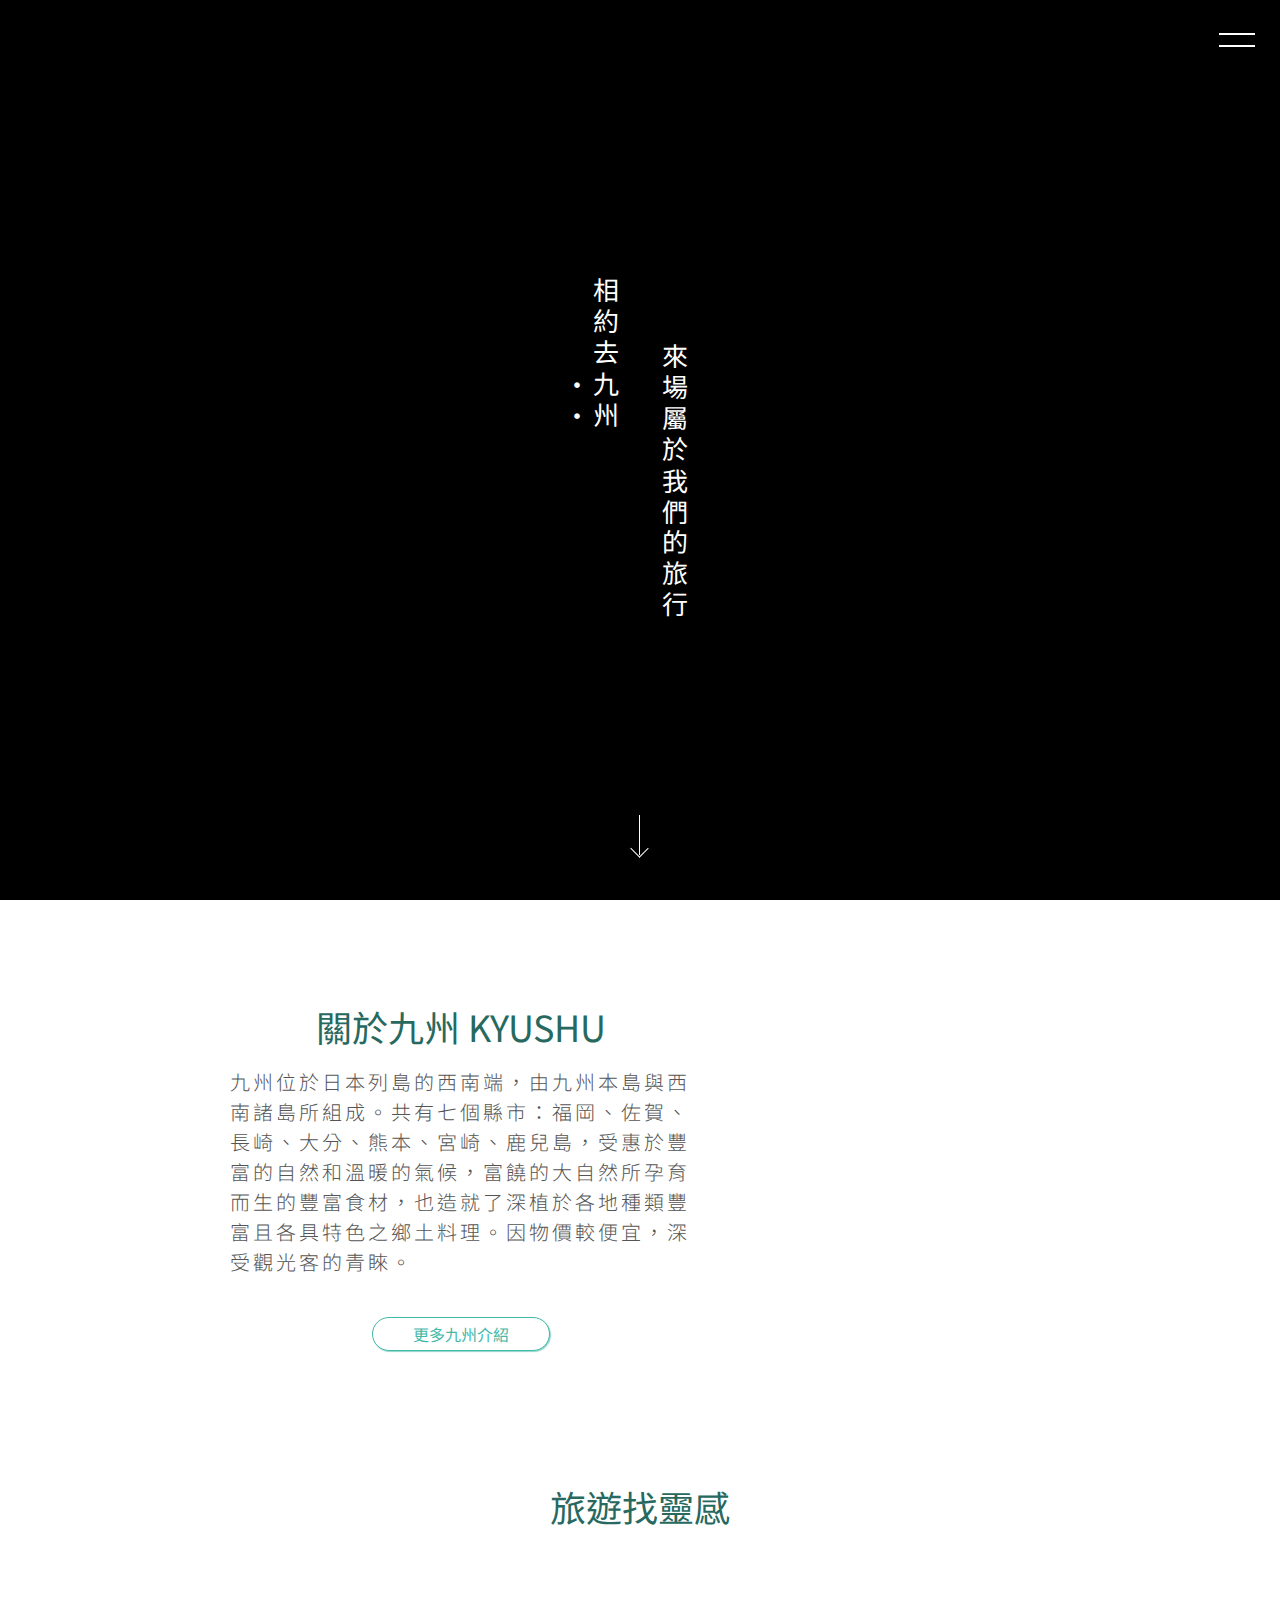
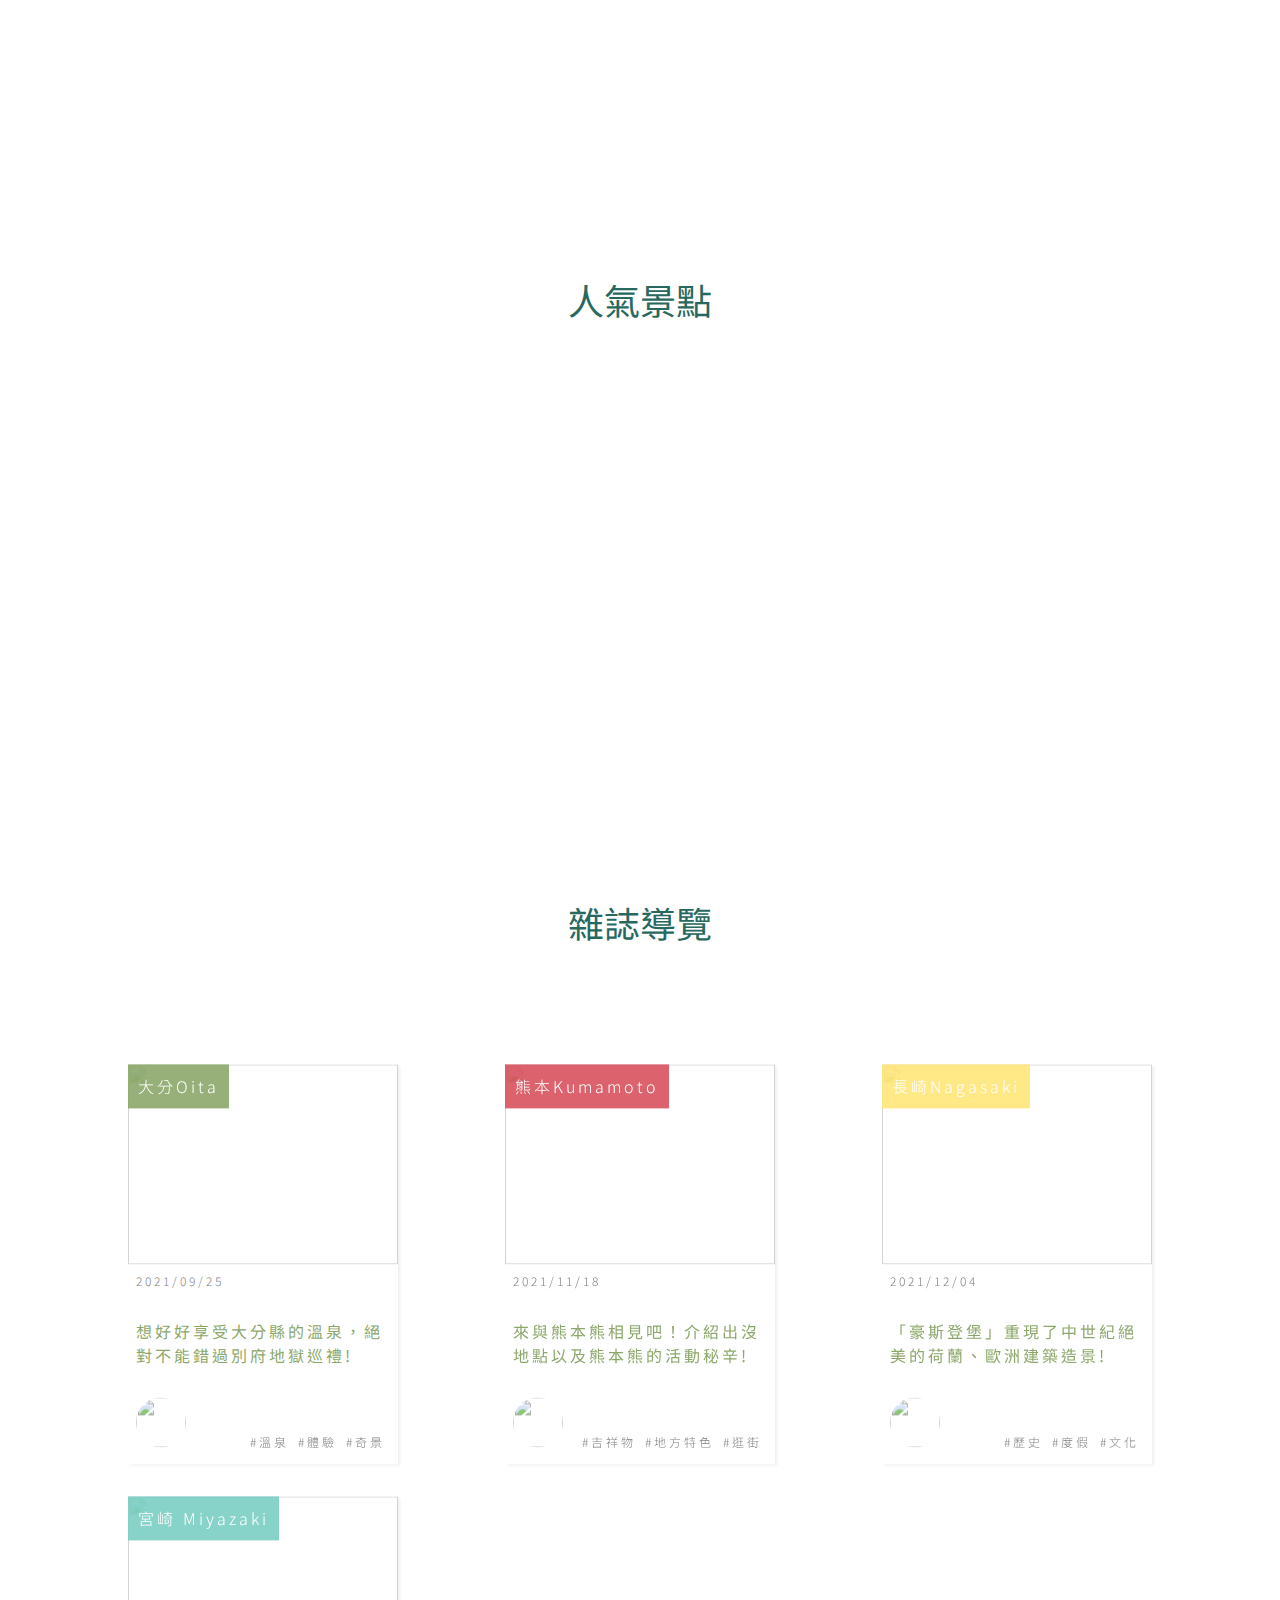
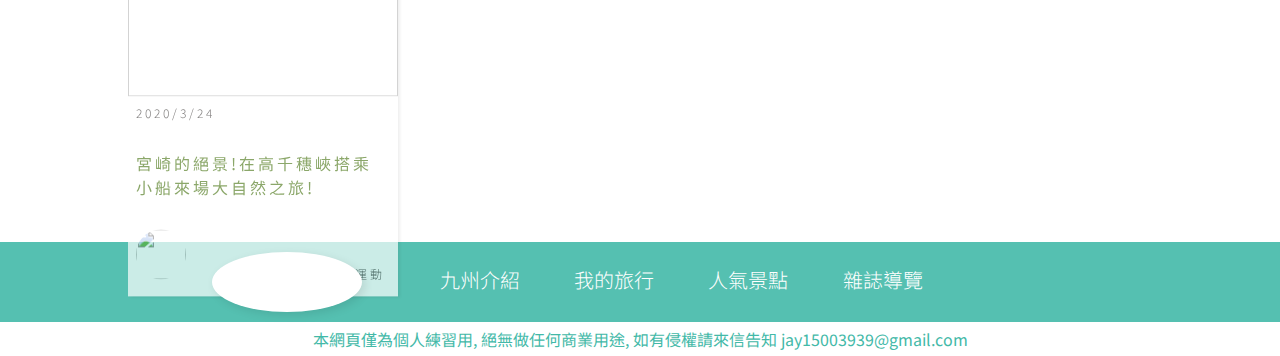
==== commit fb0f7be5: "ok" ====
--- a/index.html
+++ b/index.html
@@ -29,17 +29,17 @@
 		</ul>
 		<ul class="social">
 			<li>
-				<a href="javascript:;">
+				<a href="https://www.instagram.com/kyushu_tourism_information/">
 					<i class="fab fa-instagram"></i>
 				</a>
 			</li>
 			<li>
-				<a href="javascript:;">
+				<a href="https://www.facebook.com/visitkyushu/">
 					<i class="fab fa-facebook-square"></i>
 				</a>
 			</li>
 			<li>
-				<a href="javascript:;">
+				<a href="https://twitter.com/kyushuwalker">
 					<i class="fab fa-twitter-square"></i>
 				</a>
 			</li>
@@ -189,8 +189,8 @@
 	<article class="magazine_introduce">
 		<h1>雜誌導覽</h1>
 		<div class="magazine_contain">
-			<div class="magazine_item" style="cursor:pointer;" onclick="location.href=
-			'/HTML/magazine.html';">
+			<div class="magazine_item" style="cursor:pointer;" onclick="location.href =
+			'./magazine.html';">
 				<div class="magazine_item_img">
 					<div class="magazine_location">
 						<i class="fas fa-location-arrow"></i> 大分Oita
@@ -210,8 +210,8 @@
 					</div>
 				</div>
 			</div>
-			<div class="magazine_item kumamoto" style="cursor:pointer;" onclick="location.href=
-			'/HTML/magazine.html';">
+			<div class="magazine_item kumamoto" style="cursor:pointer;" onclick="location.href =
+			'./magazine.html';">
 				<div class="magazine_item_img">
 					<div class="magazine_location kumamoto">
 						<i class="fas fa-location-arrow"></i>熊本Kumamoto
@@ -231,8 +231,8 @@
 					</div>
 				</div>
 			</div>
-			<div class="magazine_item nagasaki" style="cursor:pointer;" onclick="location.href=
-			'/HTML/magazine.html';">
+			<div class="magazine_item nagasaki" style="cursor:pointer;" onclick="location.href =
+			'./magazine.html';">
 				<div class="magazine_item_img">
 					<div class="magazine_location nagasaki">
 						<i class="fas fa-location-arrow"></i> 長崎Nagasaki
@@ -293,23 +293,23 @@
 		</ul>
 		<ul class="footer_photo">
 			<li>
-				<a href="javascript:;">
+				<a href="https://www.instagram.com/kyushu_tourism_information/">
 					<i class="fab fa-instagram"></i>
 				</a>
 			</li>
 			<li>
-				<a href="javascript:;">
+				<a href="https://www.facebook.com/visitkyushu/">
 					<i class="fab fa-facebook-square"></i>
 				</a>
 			</li>
 			<li>
-				<a href="javascript:;">
+				<a href="https://twitter.com/kyushuwalker">
 					<i class="fab fa-twitter-square"></i>
 				</a>
 			</li>
 		</ul>
 	</div>
-	<p>Copyright &copy; 2021 Jay</p>
+	<p>本網頁僅為個人練習用, 絕無做任何商業用途, 如有侵權請來信告知 jay15003939@gmail.com</p>
 </footer>
 
 <div class="footerPage"></div>
--- a/CSS/index.css
+++ b/CSS/index.css
@@ -278,8 +278,8 @@
   left: 0;
   right: 0;
   opacity: 0;
-  -webkit-animation: photoGo  50s linear infinite;
-          animation: photoGo  50s linear infinite;
+  -webkit-animation: photoGo  25s linear infinite;
+          animation: photoGo  25s linear infinite;
   -webkit-transform: scale(1.1);
       -ms-transform: scale(1.1);
           transform: scale(1.1);
@@ -291,23 +291,23 @@
 }
 
 .banner > .banner_photo > img:nth-child(2) {
+  -webkit-animation-delay: 5s;
+          animation-delay: 5s;
+}
+
+.banner > .banner_photo > img:nth-child(3) {
   -webkit-animation-delay: 10s;
           animation-delay: 10s;
 }
 
-.banner > .banner_photo > img:nth-child(3) {
+.banner > .banner_photo > img:nth-child(4) {
+  -webkit-animation-delay: 15s;
+          animation-delay: 15s;
+}
+
+.banner > .banner_photo > img:nth-child(5) {
   -webkit-animation-delay: 20s;
           animation-delay: 20s;
-}
-
-.banner > .banner_photo > img:nth-child(4) {
-  -webkit-animation-delay: 30s;
-          animation-delay: 30s;
-}
-
-.banner > .banner_photo > img:nth-child(5) {
-  -webkit-animation-delay: 40s;
-          animation-delay: 40s;
 }
 
 .banner > .logo_position {
@@ -406,7 +406,7 @@
 
 @media (max-width: 376px) {
   .banner > .banner_scroll > .scroll_btn {
-    bottom: 100px;
+    bottom: 60px;
   }
 }
 
@@ -1277,6 +1277,9 @@
   -webkit-flex-direction: column;
       -ms-flex-direction: column;
           flex-direction: column;
+  -webkit-justify-content: space-around;
+      -ms-flex-pack: distribute;
+          justify-content: space-around;
   padding: 20px 20px 20px 30px;
 }
 
@@ -1370,9 +1373,10 @@
       -ms-flex-wrap: wrap;
           flex-wrap: wrap;
   position: relative;
-  -webkit-transform: translateY(30vh);
-      -ms-transform: translateY(30vh);
-          transform: translateY(30vh);
+  -webkit-transform: translateY(10%);
+      -ms-transform: translateY(10%);
+          transform: translateY(10%);
+  opacity: .7;
   -webkit-transition: -webkit-transform .7s;
   transition: -webkit-transform .7s;
   -o-transition: transform .7s;
@@ -1384,6 +1388,7 @@
   -webkit-transform: translate(0);
       -ms-transform: translate(0);
           transform: translate(0);
+  opacity: 1;
 }
 
 @media (max-width: 1025px) {
@@ -1549,7 +1554,7 @@
   letter-spacing: 3px;
   color: #4C4948;
   margin-right: 5px;
-  font-size: 1px;
+  font-size: 12px;
 }
 
 footer > .footer_container {
@@ -1707,6 +1712,7 @@
   text-align: center;
   color: #43B9A8;
   padding: 5px;
+  font-size: 16px;
 }
 
 .common_btn {
